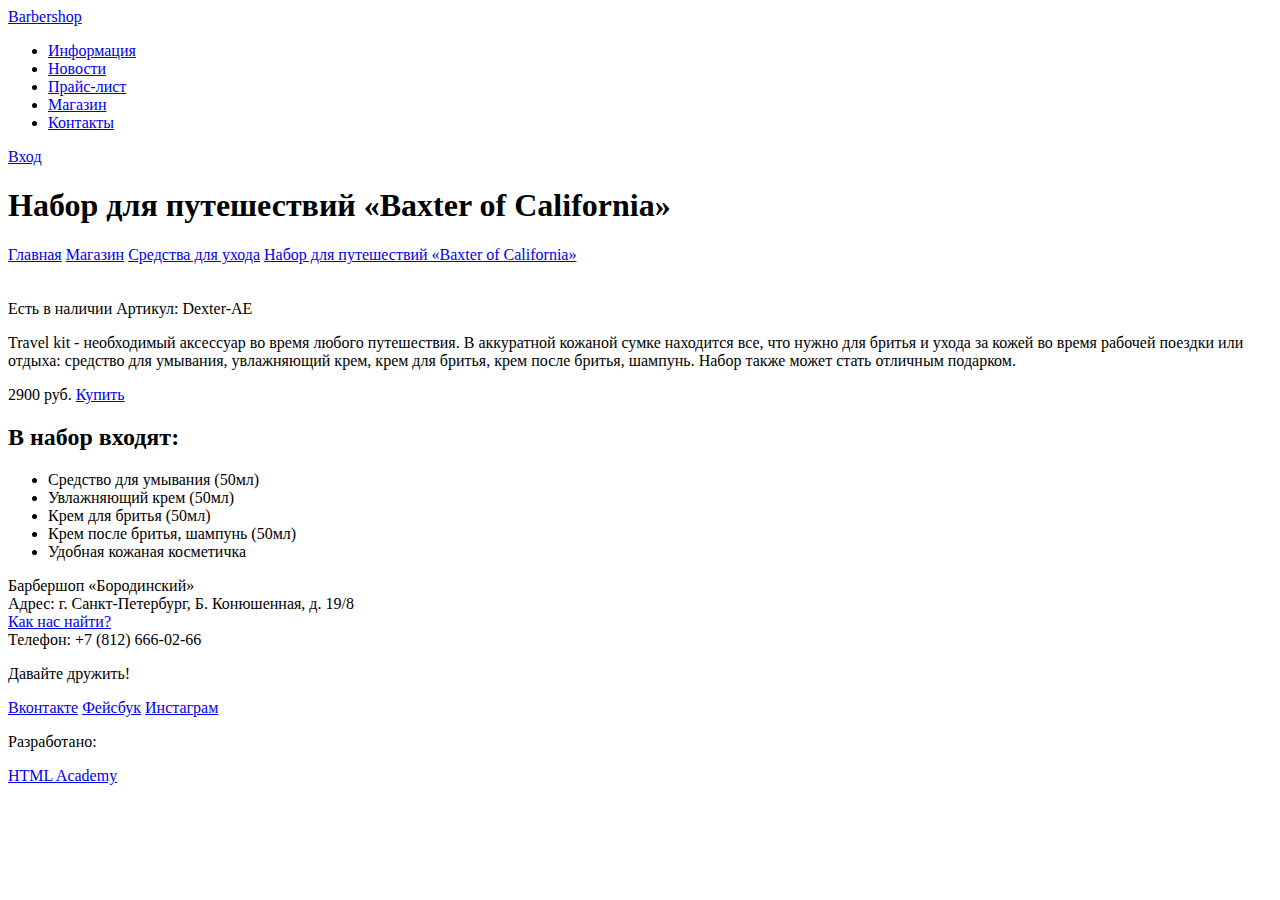
==== catalog-item.html @ 61fa0177 "поправлены имена классов" ====
<!DOCTYPE html>
<html lang="ru">
  <head>
    <meta charset="utf-8">
    <title>Baxter of California / Барбершоп «Бородинский»</title>
  </head>
  <body>
    <header class="main-header">
      <div class="container">
        <a class="main-logo" href="/">Barbershop</a>
        <nav class="main-menu">
          <ul>
            <li>
              <a href="#">Информация</a>
            </li>
            <li>
              <a href="#">Новости</a>
            </li>
            <li>
              <a href="#">Прайс-лист</a>
            </li>
            <li>
              <a class="menu-active" href="#">Магазин</a>
            </li>
            <li>
              <a href="#">Контакты</a>
            </li>
          </ul>
        </nav>
        <div class="user-block">
          <a class="login" href="#">Вход</a>
        </div>
      </div>
    </header>
    <main class="container">
        <h1 class="main-heading">Набор для путешествий «Baxter of California»</h1>
        <div class="breadcrumbs">
          <a href="#">Главная</a>
          <a href="#">Магазин</a>
          <a href="#">Средства для ухода</a>
          <a class="breadcrumbs-active" href="#">Набор для путешествий «Baxter of California»</a>
        </div>
      <div class="main-content">
        <div class="product-images">
          <img class="images-active" src="img/img-name.jpg" alt="">
          <div class="images-gallery">
            <img class="images-item" src="img/img-name.jpg" alt="">
            <img class="images-item" src="img/img-name.jpg" alt="">
            <img class="images-item" src="img/img-name.jpg" alt="">
          </div>
        </div>
        <div class="product-info">
          <section class="info-description">
            <div class="desription-top">
              <span class="product-availiable">Есть в наличии</span>
              <span class="product-article">Артикул: Dexter-AE</span>
            </div>
            <div class="description-main">
              <p>
                Travel kit - необходимый аксессуар во время любого путешествия.
                В аккуратной кожаной сумке находится все, что нужно для бритья и
                ухода за кожей во время рабочей поездки или отдыха:
                средство для умывания, увлажняющий крем, крем для бритья,
                крем после бритья, шампунь. Набор также может стать отличным подарком.
              </p>
            </div>
            <div class="buying-block">
              <span class="price">2900 руб.</span>
              <a class="btn buy-btn" href="#">Купить</a>
            </div>
          </section>
          <section class="info-contents">
            <h2 class="contents-title">В набор входят:</h2>
            <ul class="contents-items">
              <li>Средство для умывания (50мл)</li>
              <li>Увлажняющий крем (50мл)</li>
              <li>Крем для бритья (50мл)</li>
              <li>Крем после бритья, шампунь (50мл)</li>
              <li>Удобная кожаная косметичка</li>
            </ul>
          </section>
        </div>
      </div>
    </main>
    <footer class="main-footer">
      <div class="container">
        <section class="footer-contacts">
          Барбершоп «Бородинский»<br>
          Адрес: г. Санкт-Петербург, Б. Конюшенная, д. 19/8<br>
          <a href="#">Как нас найти?</a><br>
          Телефон: +7 (812) 666-02-66
        </section>
        <section class="footer-social">
          <p>Давайте дружить!</p>
          <a class="social-btn social-btn-vk" href="#">Вконтакте</a>
          <a class="social-btn social-btn-fb" href="#">Фейсбук</a>
          <a class="social-btn social-btn-inst" href="#">Инстаграм</a>
        </section>
        <section class="footer-copyright">
          <p>Разработано:</p>
          <a class="btn" href="https://htmlacademy.ru">HTML Academy</a>
        </section>
      </div>
    </footer>
  </body>
</html>
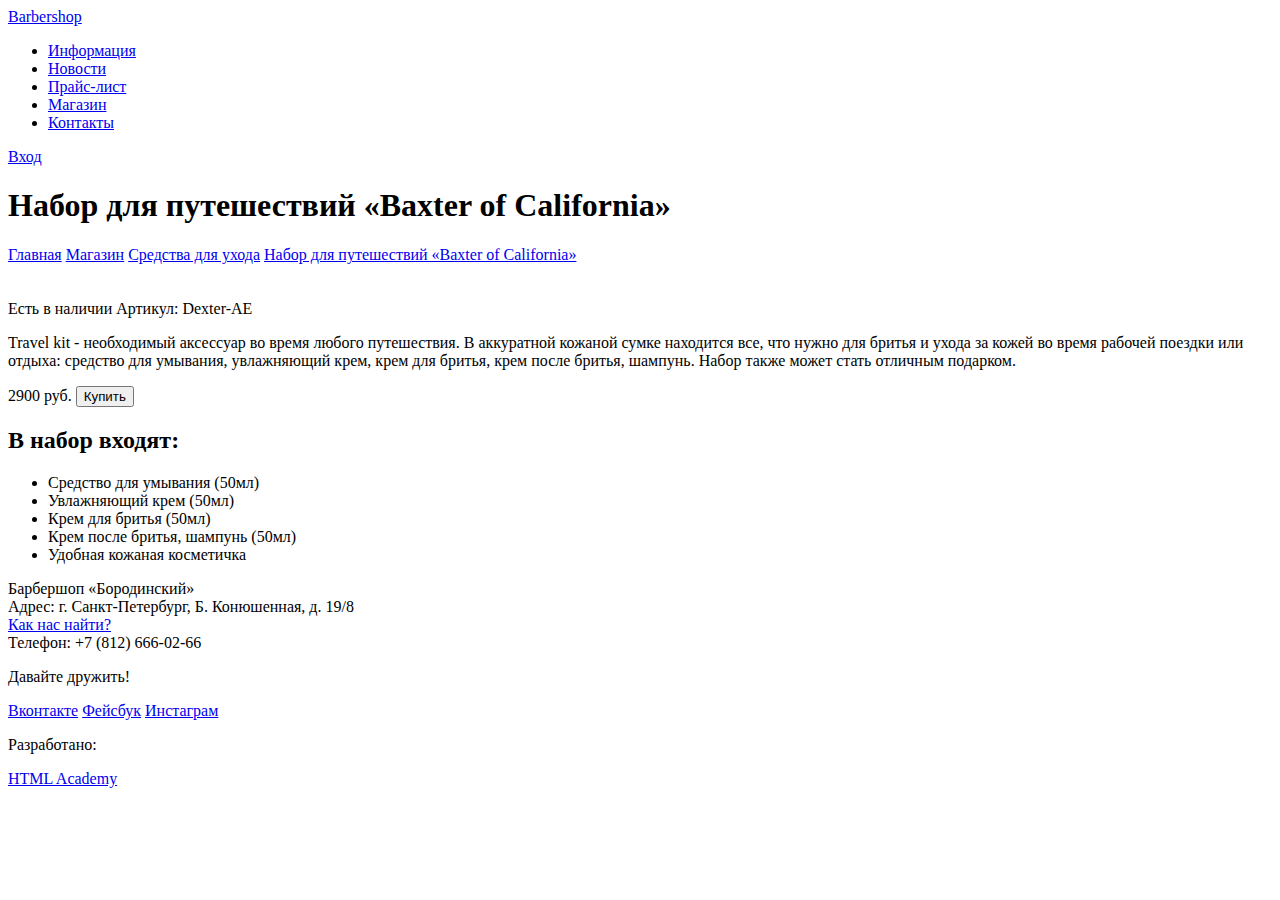
==== commit 8e974bc9: "исправления по спецификации" ====
--- a/catalog-item.html
+++ b/catalog-item.html
@@ -42,11 +42,11 @@
         </div>
       <div class="main-content">
         <div class="product-images">
-          <img class="images-active" src="img/img-name.jpg" alt="">
+          <a class="images-main" href=#><img src="img/img-name.jpg" alt=""></a>
           <div class="images-gallery">
-            <img class="images-item" src="img/img-name.jpg" alt="">
-            <img class="images-item" src="img/img-name.jpg" alt="">
-            <img class="images-item" src="img/img-name.jpg" alt="">
+            <a class="images-item" href="#"><img src="img/img-name.jpg" alt=""></a>
+            <a class="images-item" href="#"><img src="img/img-name.jpg" alt=""></a>
+            <a class="images-item" href="#"><img src="img/img-name.jpg" alt=""></a>
           </div>
         </div>
         <div class="product-info">
@@ -66,7 +66,7 @@
             </div>
             <div class="buying-block">
               <span class="price">2900 руб.</span>
-              <a class="btn buy-btn" href="#">Купить</a>
+              <button class="btn buy-btn" href="#">Купить</button>
             </div>
           </section>
           <section class="info-contents">
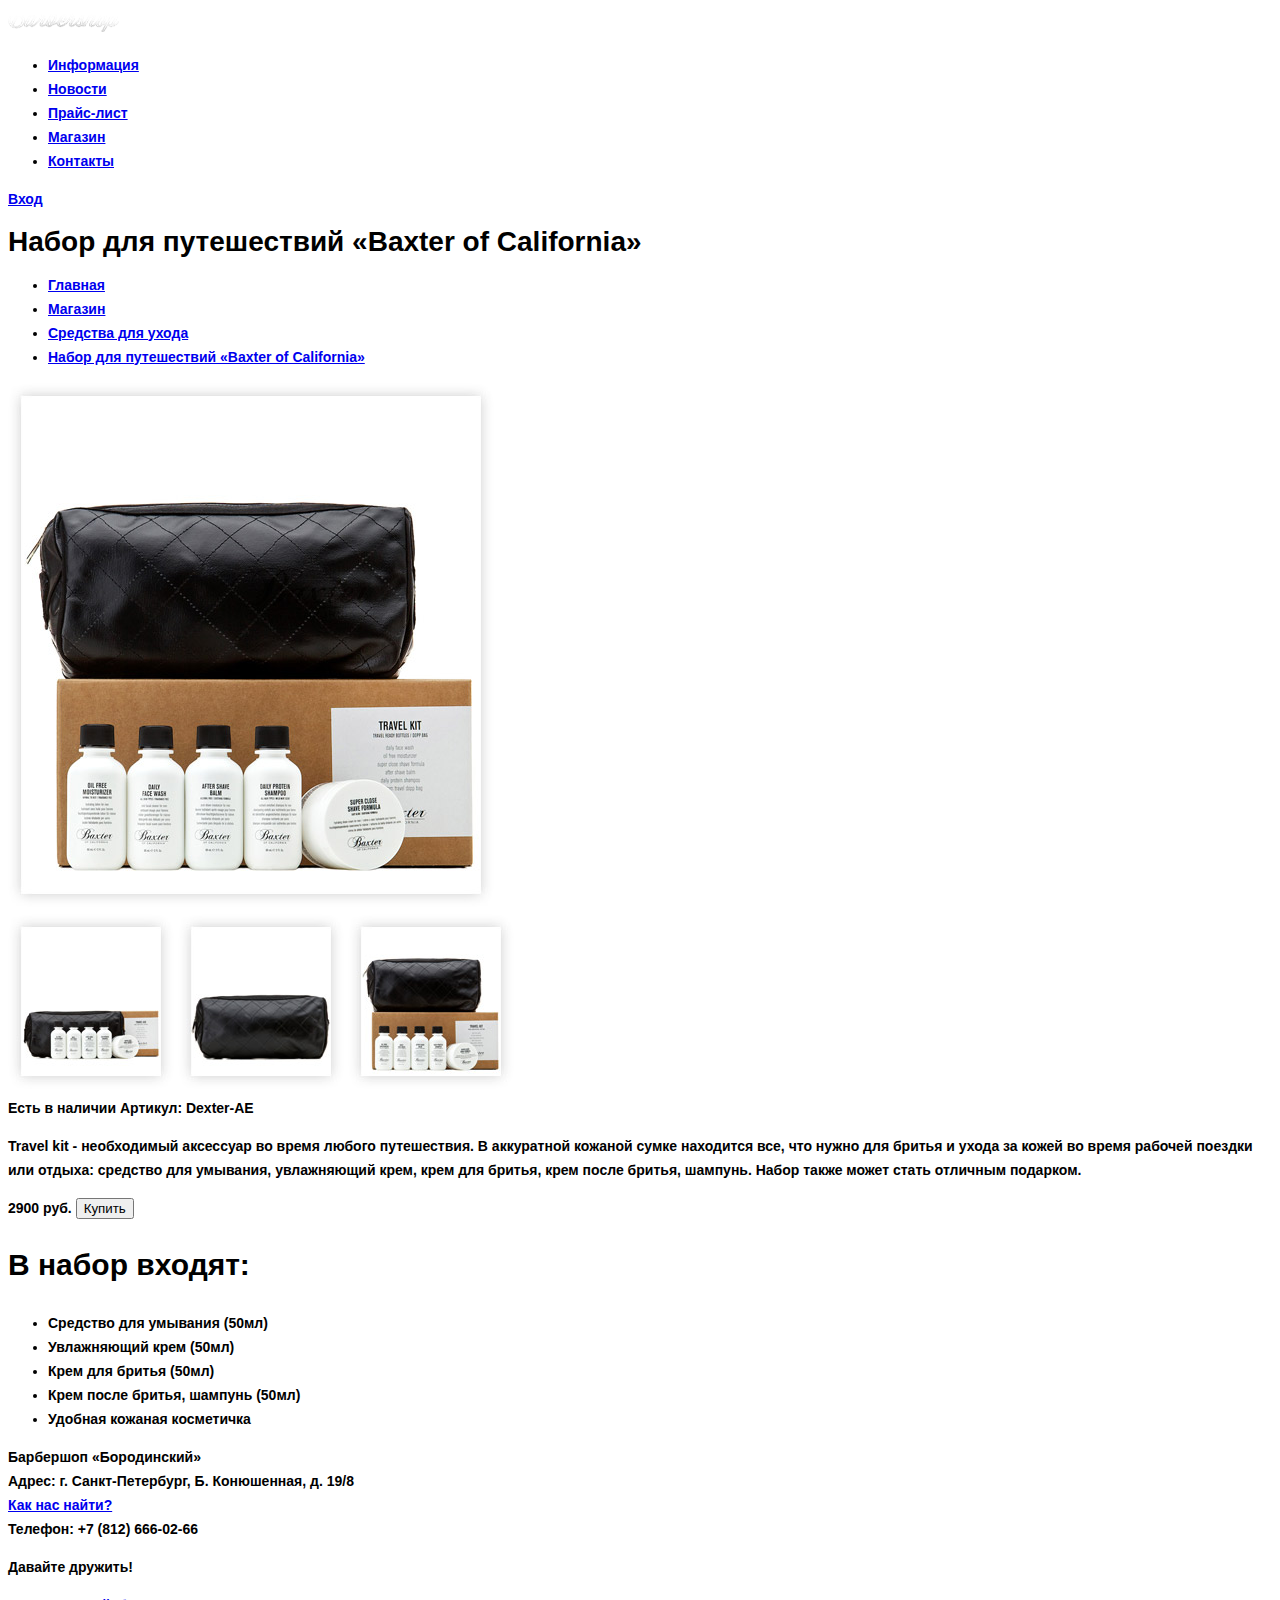
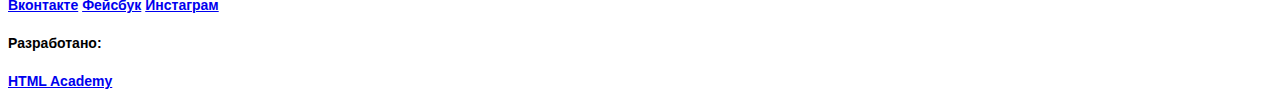
==== commit 776e6513: "картинки, css" ====
--- a/catalog-item.html
+++ b/catalog-item.html
@@ -3,12 +3,15 @@
   <head>
     <meta charset="utf-8">
     <title>Baxter of California / Барбершоп «Бородинский»</title>
+    <link rel="stylesheet" href="css/style.css">
   </head>
   <body>
     <header class="main-header">
       <div class="container">
-        <a class="main-logo" href="/">Barbershop</a>
-        <nav class="main-menu">
+        <div class="header-logo">
+          <a href="/"><img src="img/header-logo.png" width="111" height="24" alt="Барбершоп «Бородинский»"></a>
+        </div>
+        <nav class="header-menu">
           <ul>
             <li>
               <a href="#">Информация</a>
@@ -19,8 +22,8 @@
             <li>
               <a href="#">Прайс-лист</a>
             </li>
-            <li>
-              <a class="menu-active" href="#">Магазин</a>
+            <li class="header-menu-active">
+              <a href="#">Магазин</a>
             </li>
             <li>
               <a href="#">Контакты</a>
@@ -33,20 +36,24 @@
       </div>
     </header>
     <main class="container">
-        <h1 class="main-heading">Набор для путешествий «Baxter of California»</h1>
-        <div class="breadcrumbs">
-          <a href="#">Главная</a>
-          <a href="#">Магазин</a>
-          <a href="#">Средства для ухода</a>
-          <a class="breadcrumbs-active" href="#">Набор для путешествий «Baxter of California»</a>
+      <h1>Набор для путешествий «Baxter of California»</h1>
+      <div class="breadcrumbs">
+          <ul>
+            <li><a href="#">Главная</a></li>
+            <li><a href="#">Магазин</a></li>
+            <li><a href="#">Средства для ухода</a></li>
+            <li class="breadcrumbs-active">
+              <a href="#">Набор для путешествий «Baxter of California»</a>
+            </li>
+          </ul>
         </div>
-      <div class="main-content">
-        <div class="product-images">
-          <a class="images-main" href=#><img src="img/img-name.jpg" alt=""></a>
-          <div class="images-gallery">
-            <a class="images-item" href="#"><img src="img/img-name.jpg" alt=""></a>
-            <a class="images-item" href="#"><img src="img/img-name.jpg" alt=""></a>
-            <a class="images-item" href="#"><img src="img/img-name.jpg" alt=""></a>
+      <div class="product">
+        <div class="product-image">
+          <a class="image-main" href=#><img src="img/item-big.jpg" width="486" height="524" alt=""></a>
+          <div class="image-gallery">
+            <a class="image-item" href="#"><img src="img/item-small-1.jpg" width="166" height="175" alt=""></a>
+            <a class="image-item" href="#"><img src="img/item-small-2.jpg" width="166" height="175" alt=""></a>
+            <a class="image-item" href="#"><img src="img/item-small-3.jpg" width="166" height="175" alt=""></a>
           </div>
         </div>
         <div class="product-info">
--- a/css/style.css
+++ b/css/style.css
@@ -0,0 +1,9 @@
+body {
+  font: bold 14px/24px "PT Sans Narrow", sans-serif;
+  color: #000000;
+}
+
+h2 {
+  font: bold 30px/42px "PT Sans Narrow", sans-serif;
+  color: #000000;
+}
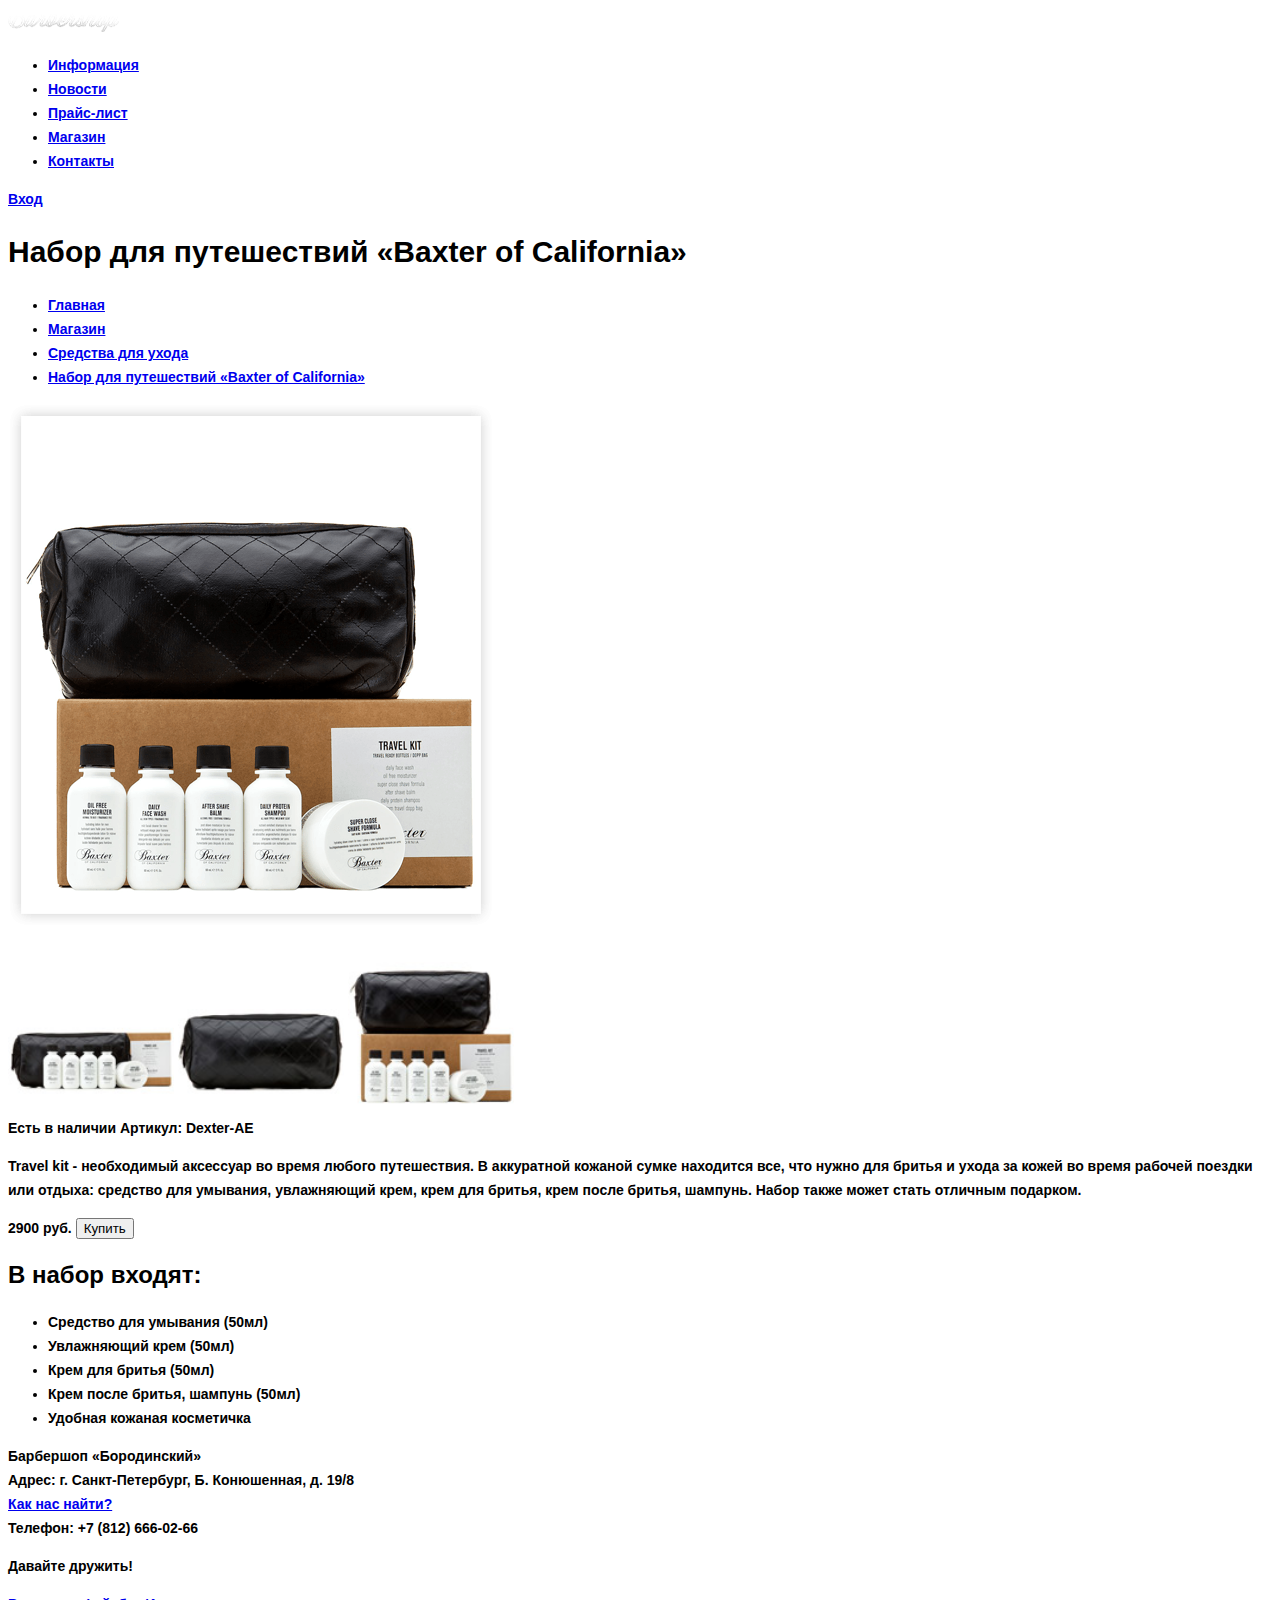
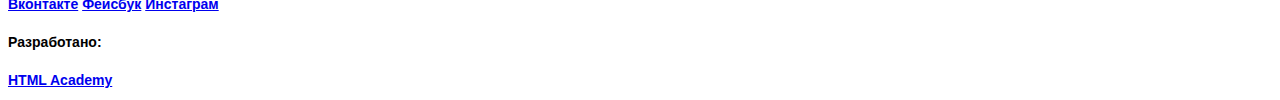
==== commit 964e0653: "картинки, стили" ====
--- a/catalog-item.html
+++ b/catalog-item.html
@@ -49,7 +49,7 @@
         </div>
       <div class="product">
         <div class="product-image">
-          <a class="image-main" href=#><img src="img/item-big.jpg" width="486" height="524" alt=""></a>
+          <a class="image-main" href=#><img src="img/item-big.png" width="486" height="524" alt=""></a>
           <div class="image-gallery">
             <a class="image-item" href="#"><img src="img/item-small-1.jpg" width="166" height="175" alt=""></a>
             <a class="image-item" href="#"><img src="img/item-small-2.jpg" width="166" height="175" alt=""></a>
--- a/css/style.css
+++ b/css/style.css
@@ -1,9 +1,14 @@
 body {
-  font: bold 14px/24px "PT Sans Narrow", sans-serif;
+  font: bold 14px/24px "PT Sans Narrow", Verdana, sans-serif;
+  color: #000000;
+}
+
+h1 {
+  font: bold 30px/42px "PT Sans Narrow", Arial, sans-serif;
   color: #000000;
 }
 
 h2 {
-  font: bold 30px/42px "PT Sans Narrow", sans-serif;
+  font: bold 24px/30px "PT Sans Narrow", Arial, sans-serif;
   color: #000000;
 }
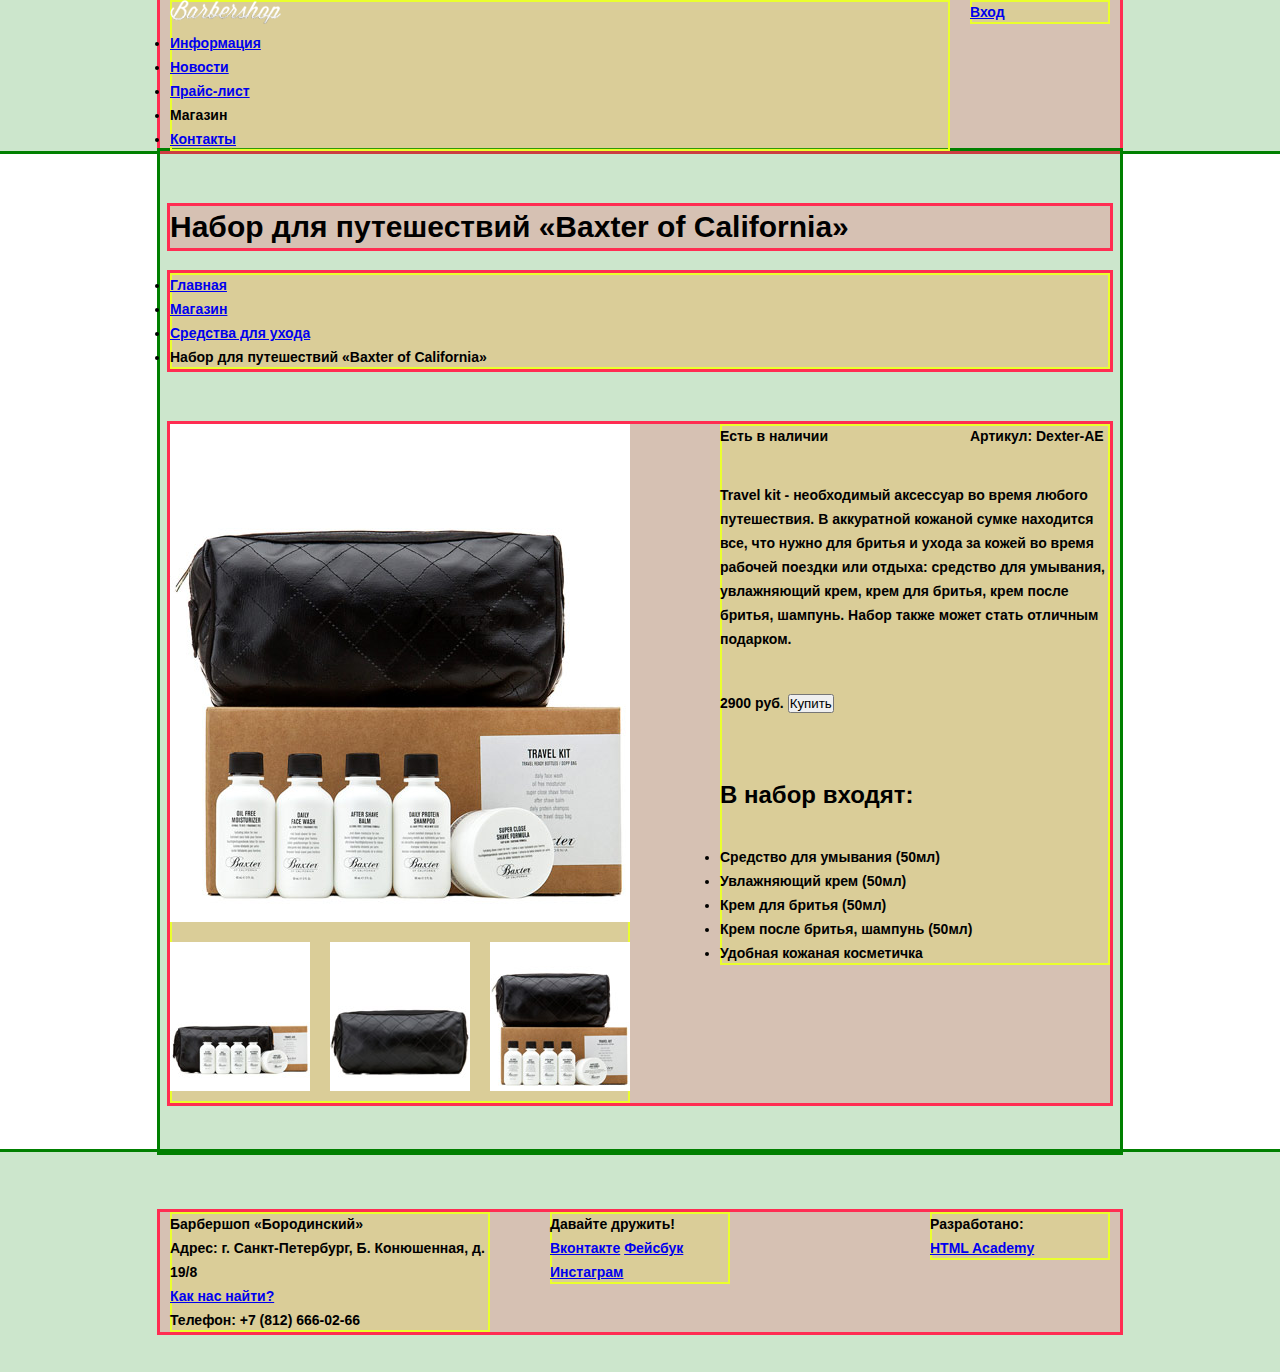
==== commit 47e8ec67: "Сетка, исправления" ====
--- a/catalog-item.html
+++ b/catalog-item.html
@@ -7,11 +7,11 @@
   </head>
   <body>
     <header class="main-header">
-      <div class="container">
-        <div class="header-logo">
-          <a href="/"><img src="img/header-logo.png" width="111" height="24" alt="Барбершоп «Бородинский»"></a>
-        </div>
-        <nav class="header-menu">
+      <div class="container clearfix">
+        <nav class="main-navigation">
+          <a class="header-logo" href="#">
+            <img src="img/header-logo.png" width="111" height="24" alt="Барбершоп «Бородинский»">
+          </a>
           <ul>
             <li>
               <a href="#">Информация</a>
@@ -22,8 +22,8 @@
             <li>
               <a href="#">Прайс-лист</a>
             </li>
-            <li class="header-menu-active">
-              <a href="#">Магазин</a>
+            <li class="main-navigation-active">
+              Магазин
             </li>
             <li>
               <a href="#">Контакты</a>
@@ -35,7 +35,7 @@
         </div>
       </div>
     </header>
-    <main class="container">
+    <main class="custom-main container">
       <h1>Набор для путешествий «Baxter of California»</h1>
       <div class="breadcrumbs">
           <ul>
@@ -43,54 +43,52 @@
             <li><a href="#">Магазин</a></li>
             <li><a href="#">Средства для ухода</a></li>
             <li class="breadcrumbs-active">
-              <a href="#">Набор для путешествий «Baxter of California»</a>
+              Набор для путешествий «Baxter of California»
             </li>
           </ul>
         </div>
-      <div class="product">
-        <div class="product-image">
-          <a class="image-main" href=#><img src="img/item-big.png" width="486" height="524" alt=""></a>
-          <div class="image-gallery">
-            <a class="image-item" href="#"><img src="img/item-small-1.jpg" width="166" height="175" alt=""></a>
-            <a class="image-item" href="#"><img src="img/item-small-2.jpg" width="166" height="175" alt=""></a>
-            <a class="image-item" href="#"><img src="img/item-small-3.jpg" width="166" height="175" alt=""></a>
+      <div class="content clearfix">
+        <div class="images-gallery">
+          <a class="images-big" href=#><img src="img/item-big.jpg" width="460" height="498" alt=""></a>
+          <div class="images-small">
+            <a class="images-small-item" href="#"><img src="img/item-small-1.jpg" width="140" height="149" alt=""></a>
+            <a class="images-small-item" href="#"><img src="img/item-small-2.jpg" width="140" height="149" alt=""></a>
+            <a class="images-small-item" href="#"><img src="img/item-small-3.jpg" width="140" height="149" alt=""></a>
           </div>
         </div>
-        <div class="product-info">
-          <section class="info-description">
-            <div class="desription-top">
-              <span class="product-availiable">Есть в наличии</span>
-              <span class="product-article">Артикул: Dexter-AE</span>
-            </div>
-            <div class="description-main">
-              <p>
-                Travel kit - необходимый аксессуар во время любого путешествия.
-                В аккуратной кожаной сумке находится все, что нужно для бритья и
-                ухода за кожей во время рабочей поездки или отдыха:
-                средство для умывания, увлажняющий крем, крем для бритья,
-                крем после бритья, шампунь. Набор также может стать отличным подарком.
-              </p>
-            </div>
-            <div class="buying-block">
-              <span class="price">2900 руб.</span>
-              <button class="btn buy-btn" href="#">Купить</button>
-            </div>
-          </section>
-          <section class="info-contents">
-            <h2 class="contents-title">В набор входят:</h2>
-            <ul class="contents-items">
+        <div class="product">
+          <div class="product-top clearfix">
+            <span class="product-availiable">Есть в наличии</span>
+            <span class="product-article">Артикул: Dexter-AE</span>
+          </div>
+          <div class="product-description">
+            <p>
+              Travel kit - необходимый аксессуар во время любого путешествия.
+              В аккуратной кожаной сумке находится все, что нужно для бритья и
+              ухода за кожей во время рабочей поездки или отдыха:
+              средство для умывания, увлажняющий крем, крем для бритья,
+              крем после бритья, шампунь. Набор также может стать отличным подарком.
+            </p>
+          </div>
+          <div class="buying-block">
+            <span class="price">2900 руб.</span>
+            <button class="btn buy-btn" href="#">Купить</button>
+          </div>
+          <div class="product-contents">
+            <h2>В набор входят:</h2>
+            <ul>
               <li>Средство для умывания (50мл)</li>
               <li>Увлажняющий крем (50мл)</li>
               <li>Крем для бритья (50мл)</li>
               <li>Крем после бритья, шампунь (50мл)</li>
               <li>Удобная кожаная косметичка</li>
             </ul>
-          </section>
+          </div>
         </div>
       </div>
     </main>
     <footer class="main-footer">
-      <div class="container">
+      <div class="container clearfix">
         <section class="footer-contacts">
           Барбершоп «Бородинский»<br>
           Адрес: г. Санкт-Петербург, Б. Конюшенная, д. 19/8<br>
--- a/css/style.css
+++ b/css/style.css
@@ -1,9 +1,15 @@
+* {
+  margin: 0;
+  padding: 0;
+}
+
 body {
   font: bold 14px/24px "PT Sans Narrow", Verdana, sans-serif;
   color: #000000;
 }
 
 h1 {
+  margin-bottom: 25px;
   font: bold 30px/42px "PT Sans Narrow", Arial, sans-serif;
   color: #000000;
 }
@@ -12,3 +18,248 @@
   font: bold 24px/30px "PT Sans Narrow", Arial, sans-serif;
   color: #000000;
 }
+
+.clearfix::after {
+  content: "";
+  display: table;
+  clear: both;
+}
+
+.main-header {
+  /*margin-bottom: 60px;*/
+}
+
+.container {
+  width: 940px;
+  margin: 0 auto;
+  padding: 0 10px;
+}
+
+.main-navigation {
+  float: left;
+  width: 780px;
+}
+
+.user-block {
+  float: right;
+  width: 140px;
+}
+
+.index-main {
+  padding-top: 60px;
+  padding-bottom: 65px;
+}
+
+.index-logo {
+  width: 368px;
+  height: 204px;
+  margin-left: auto;
+  margin-right: auto;
+  margin-bottom: 25px;
+}
+
+.features {
+  margin-bottom: 80px;
+}
+
+.features-item {
+  float: left;
+  width: 300px;
+  margin-right: 20px;
+}
+
+.features-item:last-child {
+  margin-right: 0;
+}
+
+.index-content {
+  padding: 50px 80px;
+  margin-bottom: 35px;
+}
+
+.index-content:last-child {
+  margin-bottom: 0;
+}
+
+.index-content-left {
+  float: left;
+  width: 380px;
+}
+
+.index-content-right {
+  float: right;
+  width: 300px;
+}
+
+.header-logo {
+  display: inline-block;
+}
+
+.custom-main {
+  padding-top: 55px;
+  padding-bottom: 49px;
+}
+
+.breadcrumbs {
+  margin-bottom: 55px;
+}
+
+.catalog-filter {
+  float: left;
+  width: 220px;
+}
+
+.filter-group {
+  margin-bottom: 50px;
+}
+
+.filter-group legend {
+  margin-bottom: 30px;
+}
+
+.catalog {
+  float: right;
+  width: 700px;
+}
+
+.catalog-table {
+  font-size: 0;
+  margin-bottom: 45px;
+}
+
+.catalog-item {
+  display: inline-block;
+  width: 220px;
+  height: 286px;
+  margin-right: 20px;
+  font-size: 14px;
+  vertical-align: top;
+}
+
+.catalog-item:nth-child(3n) {
+  margin-right: 0;
+}
+
+.catalog-item img {
+  width: 220px;
+  height: 165px;
+  /*margin-bottom: 14px;*/
+}
+
+.catalog-item-content {
+  padding: 17px;
+  padding-top: 12px;
+}
+
+/*.catalog-item-title {
+  margin-bottom: 12px;
+}*/
+
+.catalog-item-category,
+.catalog-item-name {
+  display: block;
+  font-size: 14px;
+}
+
+.images-gallery {
+  float: left;
+  width: 460px;
+}
+
+.images-big {
+  display: inline-block;
+  width: 460px;
+  height: 498px;
+  margin-bottom: 20px;
+}
+
+.images-small {
+  font-size: 0;
+}
+
+.images-small-item {
+  display: inline-block;
+  width: 140px;
+  height: 149px;
+  margin-right: 20px;
+}
+
+.images-small-item:last-child {
+  margin-right: 0;
+}
+
+.product {
+  float: right;
+  width: 390px;
+}
+
+.product-top {
+  margin-bottom: 35px;
+}
+
+.product-availiable {
+  float: left;
+  width: 230px;
+}
+
+.product-article {
+  float: right;
+  width: 140px;
+}
+
+.product-description {
+  margin-bottom: 40px;
+}
+
+.product-contents {
+  margin-top: 65px;
+}
+
+.product-contents h2 {
+  margin-bottom: 35px;
+}
+
+.main-footer {
+  padding-top: 60px;
+  padding-bottom: 40px;
+}
+
+.footer-contacts {
+  float: left;
+  width: 320px;
+  margin-right: 60px;
+}
+
+.footer-social {
+  float: left;
+  width: 180px;
+}
+
+.footer-copyright {
+  float: right;
+  width: 180px;
+}
+
+
+/*grid demonstration*/
+body > * {
+  background: rgba(0, 128, 0, 0.2);
+  box-shadow: 0 0 0 3px green;
+}
+
+
+body > * > * {
+  background: rgba(255, 45, 82, 0.2);
+  box-shadow: 0 0 0 3px rgb(255, 45, 82);
+}
+
+body > * > * > * {
+  background: rgba(234, 255, 45, 0.2);
+  box-shadow: inset 0 0 0 2px rgb(234, 255, 45);
+}
+/*
+body > * > * > * > * {
+  background: rgba(0, 0, 200, 0.2);
+  box-shadow: inset 0 0 0 1px blue;
+
+}*/
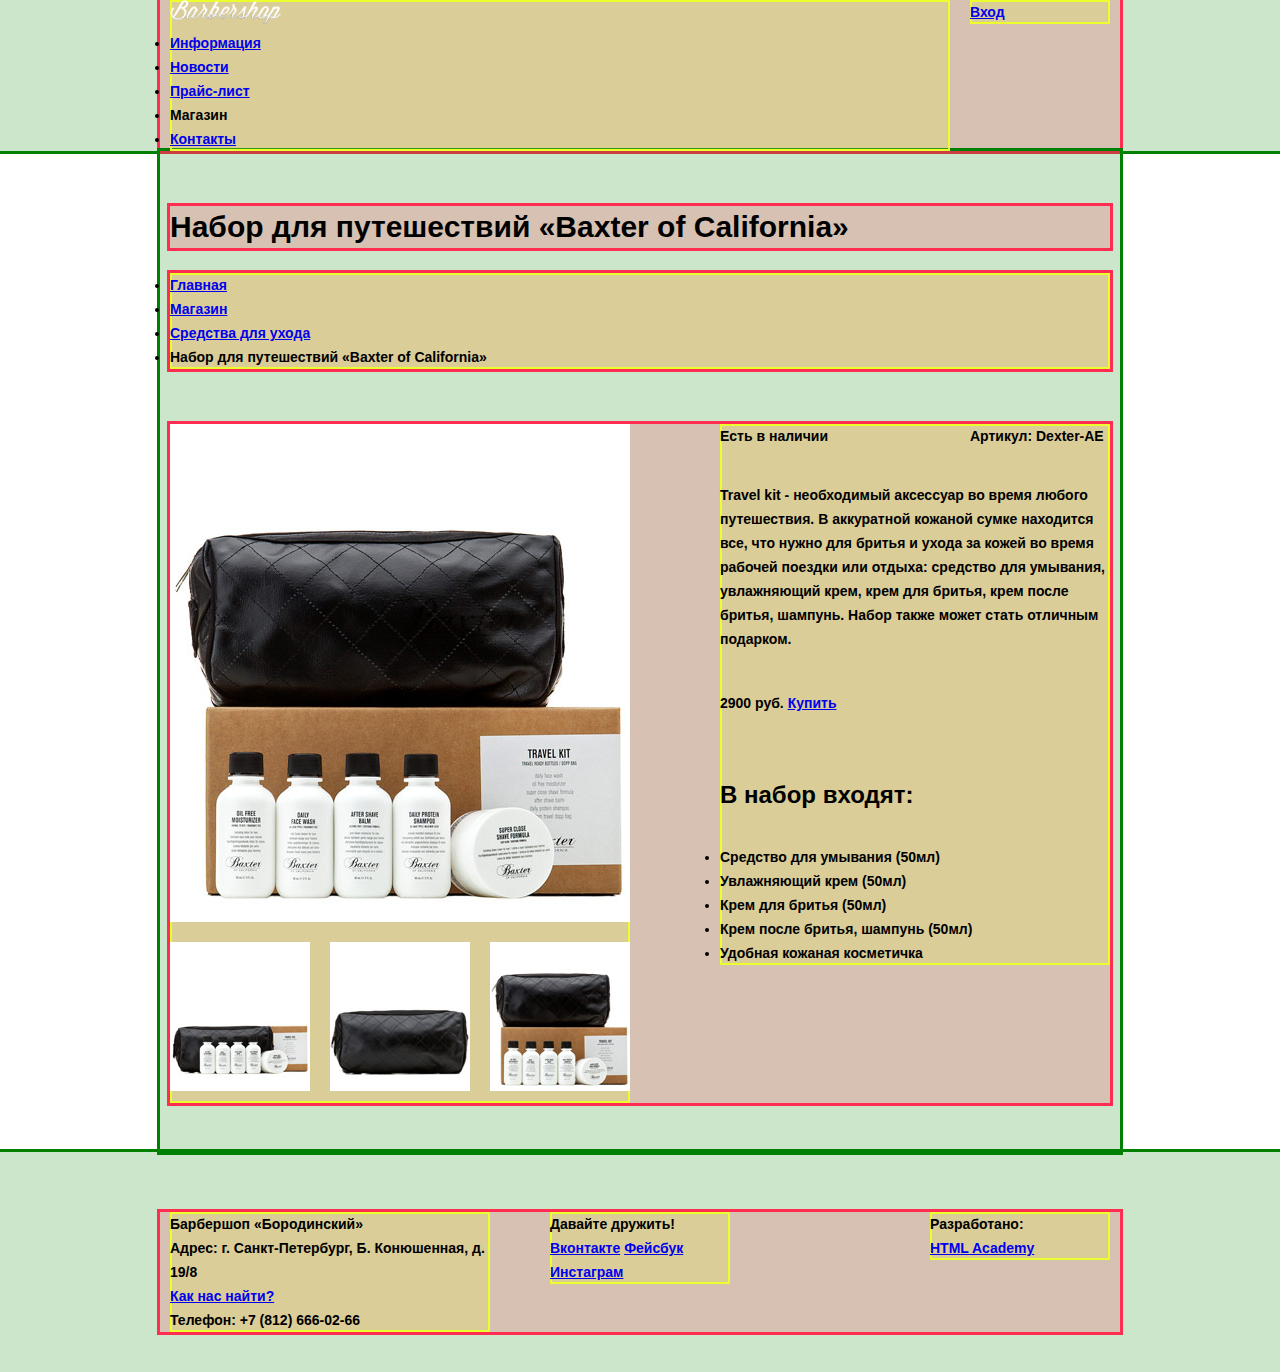
==== commit 45e15306: "исправления" ====
--- a/catalog-item.html
+++ b/catalog-item.html
@@ -49,11 +49,19 @@
         </div>
       <div class="content clearfix">
         <div class="images-gallery">
-          <a class="images-big" href=#><img src="img/item-big.jpg" width="460" height="498" alt=""></a>
+          <a class="images-big" href=#>
+            <img src="img/item-big.jpg" width="460" height="498" alt="Набор для путешествий «Baxter of California»">
+          </a>
           <div class="images-small">
-            <a class="images-small-item" href="#"><img src="img/item-small-1.jpg" width="140" height="149" alt=""></a>
-            <a class="images-small-item" href="#"><img src="img/item-small-2.jpg" width="140" height="149" alt=""></a>
-            <a class="images-small-item" href="#"><img src="img/item-small-3.jpg" width="140" height="149" alt=""></a>
+            <a class="images-small-item" href="#">
+              <img src="img/item-small-1.jpg" width="140" height="149" alt="Набор для путешествий «Baxter of California»">
+            </a>
+            <a class="images-small-item" href="#">
+              <img src="img/item-small-2.jpg" width="140" height="149" alt="Набор для путешествий «Baxter of California»">
+            </a>
+            <a class="images-small-item" href="#">
+              <img src="img/item-small-3.jpg" width="140" height="149" alt="Набор для путешествий «Baxter of California»">
+            </a>
           </div>
         </div>
         <div class="product">
@@ -72,7 +80,7 @@
           </div>
           <div class="buying-block">
             <span class="price">2900 руб.</span>
-            <button class="btn buy-btn" href="#">Купить</button>
+            <a class="btn buy-btn" href="#">Купить</a>
           </div>
           <div class="product-contents">
             <h2>В набор входят:</h2>
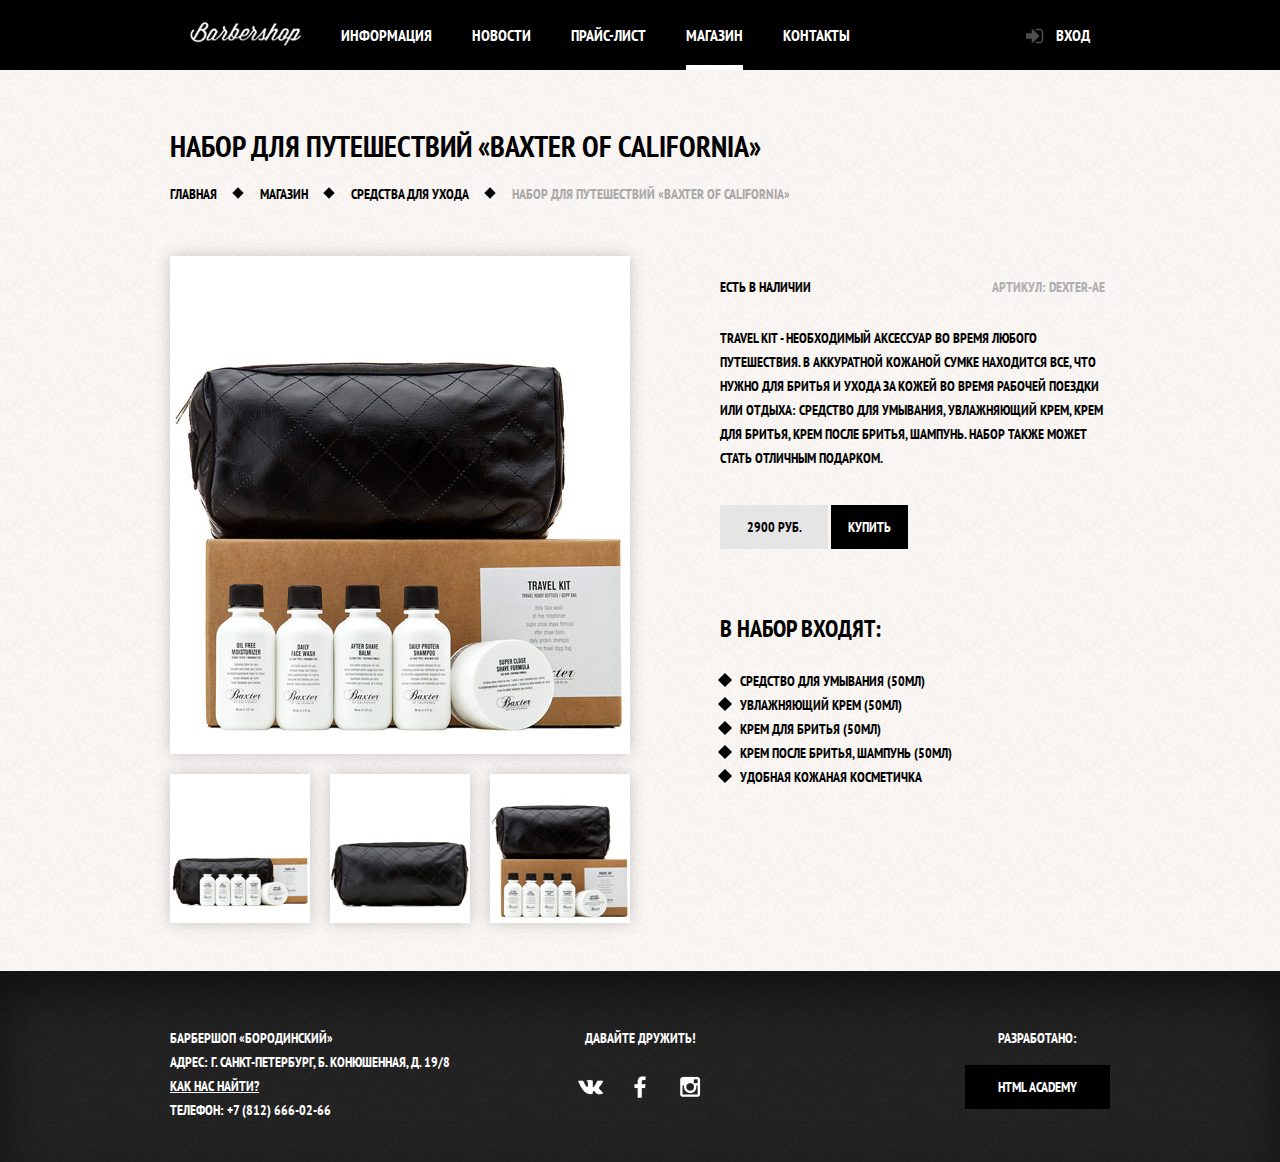
==== commit 81e90f0d: "Декоративные элементы" ====
--- a/catalog-item.html
+++ b/catalog-item.html
@@ -3,9 +3,11 @@
   <head>
     <meta charset="utf-8">
     <title>Baxter of California / Барбершоп «Бородинский»</title>
+    <link rel="stylesheet" href="https://fonts.googleapis.com/css?family=PT+Sans+Narrow:400,700&amp;subset=latin,cyrillic">
+    <link rel="stylesheet" href="css/normalize.css">
     <link rel="stylesheet" href="css/style.css">
   </head>
-  <body>
+  <body class="inner-page">
     <header class="main-header">
       <div class="container clearfix">
         <nav class="main-navigation">
@@ -22,8 +24,8 @@
             <li>
               <a href="#">Прайс-лист</a>
             </li>
-            <li class="main-navigation-active">
-              Магазин
+            <li class="active">
+              <a>Магазин</a>
             </li>
             <li>
               <a href="#">Контакты</a>
@@ -35,18 +37,18 @@
         </div>
       </div>
     </header>
-    <main class="custom-main container">
-      <h1>Набор для путешествий «Baxter of California»</h1>
-      <div class="breadcrumbs">
-          <ul>
-            <li><a href="#">Главная</a></li>
-            <li><a href="#">Магазин</a></li>
-            <li><a href="#">Средства для ухода</a></li>
-            <li class="breadcrumbs-active">
-              Набор для путешествий «Baxter of California»
-            </li>
-          </ul>
-        </div>
+    <main class="container">
+      <div class="inner-page-title">
+        <h1>Набор для путешествий «Baxter of California»</h1>
+        <ul class="breadcrumbs">
+          <li><a href="index.html">Главная</a></li>
+          <li><a href="#">Магазин</a></li>
+          <li><a href="catalog.html">Средства для ухода</a></li>
+          <li class="current">
+            Набор для путешествий «Baxter of California»
+          </li>
+        </ul>
+      </div>
       <div class="content clearfix">
         <div class="images-gallery">
           <a class="images-big" href=#>
@@ -78,8 +80,8 @@
               крем после бритья, шампунь. Набор также может стать отличным подарком.
             </p>
           </div>
-          <div class="buying-block">
-            <span class="price">2900 руб.</span>
+          <div class="item-buy">
+            <span class="item-price">2900 руб.</span>
             <a class="btn buy-btn" href="#">Купить</a>
           </div>
           <div class="product-contents">
--- a/css/style.css
+++ b/css/style.css
@@ -1,22 +1,20 @@
-* {
-  margin: 0;
-  padding: 0;
-}
-
 body {
-  font: bold 14px/24px "PT Sans Narrow", Verdana, sans-serif;
-  color: #000000;
-}
-
-h1 {
-  margin-bottom: 25px;
-  font: bold 30px/42px "PT Sans Narrow", Arial, sans-serif;
-  color: #000000;
-}
-
-h2 {
-  font: bold 24px/30px "PT Sans Narrow", Arial, sans-serif;
-  color: #000000;
+  min-width: 960px;
+
+  font-family: "PT Sans Narrow", Verdana, sans-serif;
+  font-size:14px;
+  line-height: 24px;
+  font-weight: 700;
+  text-transform: uppercase;
+
+  color: #ffffff;
+  background: #000000 url("../img/main-bg.jpg") center top no-repeat;
+}
+
+.inner-page {
+  color: #000000;
+
+  background: #f8f3f0 url("../img/pattern-bg.jpg") repeat;
 }
 
 .clearfix::after {
@@ -25,37 +23,145 @@
   clear: both;
 }
 
-.main-header {
-  /*margin-bottom: 60px;*/
-}
-
 .container {
   width: 940px;
   margin: 0 auto;
   padding: 0 10px;
 }
 
+.main-header {
+  color: #ffffff;
+  background-color: #000000;
+}
+
+.main-header a {
+  padding: 25px 20px;
+
+  font-size: 16px;
+  line-height: 20px;
+
+  text-decoration: none;
+  color: #ffffff;
+}
+
+.main-header a:hover {
+  background-color: #242424;
+}
+
 .main-navigation {
   float: left;
   width: 780px;
 }
 
+.main-navigation ul {
+  padding: 0;
+  margin: 0;
+
+  font-size: 0;
+
+  list-style: none;
+}
+
+.main-navigation li {
+  display: inline-block;
+
+  vertical-align: top;
+}
+
+.main-navigation a {
+  display: block;
+}
+
+.main-navigation .active {
+  position: relative;
+  background-color: none;
+}
+
+.main-navigation .active::after {
+  content: "";
+  position: absolute;
+  bottom: 0;
+  left: 20px;
+  right: 20px;
+
+  height: 5px;
+
+  background-color: #ffffff;
+}
+
+.main-navigation .active a:hover {
+  background-color: #000000;
+  cursor: default;
+}
+
+.main-navigation .header-logo {
+  float: left;
+  width: 111px;
+  height: 20px;
+  padding-top: 22px;
+}
+
+.main-navigation .header-logo:hover {
+  background-color: #000000;
+}
+
+.header-logo img {
+  width: 111px;
+  height: 24px;
+}
+
 .user-block {
   float: right;
-  width: 140px;
-}
-
-.index-main {
+  max-width: 140px;
+}
+
+.user-block .login {
+  position: relative;
+
+  display: inline-block;
+  padding-left: 50px;
+
+  vertical-align: top;
+}
+
+.login::before {
+  content: "";
+  position: absolute;
+  top: 28px;
+  left: 20px;
+
+  display: block;
+  width: 18px;
+  height: 18px;
+
+  background: url("../img/login.png") no-repeat;
+  opacity: 0.3;
+}
+
+.login:hover::before {
+  opacity: 1;
+}
+
+main {
   padding-top: 60px;
   padding-bottom: 65px;
+}
+
+.inner-page main {
+  padding-top: 55px;
+  /*padding-bottom: 50px;*/
 }
 
 .index-logo {
   width: 368px;
   height: 204px;
-  margin-left: auto;
-  margin-right: auto;
+  margin: 0 auto;
   margin-bottom: 25px;
+}
+
+.index-logo img {
+  width: 368px;
+  height: 204px;
 }
 
 .features {
@@ -66,15 +172,52 @@
   float: left;
   width: 300px;
   margin-right: 20px;
+
+  text-align: center;
 }
 
 .features-item:last-child {
   margin-right: 0;
+}
+
+.features-name {
+  position: relative;
+
+  display: block;
+  padding-bottom: 35px;
+  margin-bottom: 30px;
+
+  font-size: 30px;
+  line-height: 42px;
+}
+
+.features-name::after {
+  content: "";
+  position: absolute;
+  bottom: 0;
+  left: 50%;
+
+  display: block;
+  width: 20px;
+  height: 20px;
+  margin-left: -10px;
+
+  background-color: #ffffff;
+  transform: rotate(45deg);
+}
+
+.features-item p {
+  margin: 10px;
+  margin-bottom: 0;
 }
 
 .index-content {
   padding: 50px 80px;
   margin-bottom: 35px;
+
+  color: #000000;
+  background: url("../img/shadow.png") no-repeat center,
+              #f8f5f2 url("../img/pattern-bg.jpg") repeat-x;
 }
 
 .index-content:last-child {
@@ -91,30 +234,323 @@
   width: 300px;
 }
 
-.header-logo {
+.index-content-title {
+  margin: 0;
+  margin-bottom: 25px;
+
+  font-size: 30px;
+  line-height: 42px;
+}
+
+.index-content p {
+  margin: 0;
+  margin-bottom: 25px;
+}
+
+.news-preview {
+  margin: 0;
+  padding: 0;
+  padding-right: 35px;
+
+  list-style: none;
+}
+
+.news-preview li {
+  margin-bottom: 25px;
+}
+
+.news-preview p {
+  margin-bottom: 0;
+}
+
+.news-preview time {
+  text-transform: none;
+}
+
+.btn {
   display: inline-block;
-}
-
-.custom-main {
-  padding-top: 55px;
-  padding-bottom: 49px;
-}
-
-.breadcrumbs {
-  margin-bottom: 55px;
+  padding: 10px 33px;
+  margin-right: 16px;
+
+  font-size: 14px;
+  line-height: 24px;
+  font-family: "PT Sans Narrow", Verdana, sans-serif;
+  text-decoration: none;
+  text-transform: uppercase;
+  vertical-align: top;
+  text-align: center;
+
+  color: #ffffff;
+  background-color:#000000;
+  border: none;
+  outline: none;
+  cursor: pointer;
+}
+
+.btn:hover,
+.btn:active {
+  background-color: #663d15;
+}
+
+.btn.disabled,
+.btn:disabled {
+  cursor: default;
+  opacity: 0.5;
+}
+
+.btn.disabled:hover,
+.btn:disabled:hover {
+  background-color: #000000;
+}
+
+.gallery {
+  position: relative;
+
+  height: 260px;
+}
+
+.gallery-content {
+  height: 164px;
+  margin: 0;
+
+  background-color: #cccccc;
+  border: 7px #ffffff solid;
+}
+
+.gallery-content img {
+  width: 286px;
+  height: 164px;
+}
+
+.gallery .btn {
+  position: absolute;
+  bottom: 0;
+
+  width: 140px;
+  margin: 0;
+}
+
+.gallery-prev {
+  left: 0;
+}
+
+.gallery-next {
+  right: 0;
+}
+
+.appointment-form input {
+  float: left;
+  width: 106px;
+  padding: 7px 15px;
+  margin-right: 20px;
+  margin-bottom: 20px;
+
+  font-size: 14px;
+  line-height: 24px;
+  font-family: "PT Sans Narrow", "Arial", sans-serif;
+  text-transform: uppercase;
+
+  color: #000000;
+  background-color: #f9f6f3;
+  border: 2px solid #000000;
+  outline: none;
+}
+
+.appointment-form input:nth-child(2n) {
+  margin-right: 0;
+}
+
+.appointment-form input:focus {
+  border: 2px solid #663d15;
+}
+
+
+.appointment-form .btn {
+  clear: both;
+  width: 100%;
+}
+
+/*Inner Pages Styles*/
+
+.inner-page-title {
+ margin-bottom: 50px;
+}
+
+.inner-page h1 {
+ padding: 0;
+ margin: 0;
+ margin-bottom: 15px;
+
+ font-size: 30px;
+ line-height: 42px;
+}
+
+.breadcrumbs  {
+ padding: 0;
+ margin: 0;
+
+ list-style: none;
+}
+
+.breadcrumbs li {
+ position: relative;
+
+ display: inline;
+ padding-right: 25px;
+ margin-right: 15px;
+}
+
+.breadcrumbs li::after {
+ content: "";
+ position: absolute;
+ right: 0;
+ top: 4px;
+
+ width: 8px;
+ height: 8px;
+
+ background-color: #000000;
+ transform: rotate(45deg);
+}
+
+.breadcrumbs a {
+ color: #000000;
+ text-decoration: none;
+}
+
+.breadcrumbs a:hover {
+ text-decoration: underline;
+}
+
+.breadcrumbs .current {
+ color: #aba9a7;
+}
+
+.breadcrumbs .current::after {
+ display: none;
+}
+
+.content {
+  margin-bottom: 48px;
 }
 
 .catalog-filter {
   float: left;
   width: 220px;
+  margin-top: -5px;
 }
 
 .filter-group {
-  margin-bottom: 50px;
+  padding: 0;
+  margin-bottom: 40px;
+
+  border: none;
+  outline: none;
 }
 
 .filter-group legend {
   margin-bottom: 30px;
+
+  font-size: 24px;
+  line-height: 30px;
+
+  vertical-align: bottom;
+}
+
+.filter-group ul {
+  padding: 0;
+  margin: 0;
+
+  list-style: none;
+}
+
+.filter-group li {
+  margin-bottom: 17px;
+
+  font-size: 14px;
+  line-height: 18px;
+}
+
+.filter-group input[type="checkbox"],
+.filter-group input[type="radio"] {
+  display: none;
+}
+
+.filter-group label {
+  position: relative;
+  display: inline-block;
+  max-width: 180px;
+
+  padding-left: 44px;
+
+  cursor: pointer;
+}
+
+.filter-group label:hover {
+  color: #663d15;
+}
+
+.filter-group label.disabled,
+.filter-group label:disabled:hover {
+  color: #000000;
+  cursor: default;
+  opacity: 0.3;
+}
+
+.checkbox-custom,
+.radio-custom {
+  position: absolute;
+  left: 0;
+  top: -3px;
+
+  width: 17px;
+  height: 17px;
+
+  border: 2px #000000 solid;
+}
+
+.brend-filter input[type="checkbox"]:checked + .checkbox-custom::before,
+.brend-filter input[type="checkbox"]:checked + .checkbox-custom::after {
+  content: "";
+  position: absolute;
+  top: 8px;
+  left: 1px;
+
+  width: 15px;
+  height: 2px;
+
+  background-color: #000000;
+}
+
+.brend-filter input[type="checkbox"]:checked + .checkbox-custom::before {
+  transform: rotate(45deg);
+}
+
+.brend-filter input[type="checkbox"]:checked + .checkbox-custom::after {
+  transform: rotate(-45deg);
+}
+
+.radio-custom {
+  border-radius: 50%
+}
+
+.set-filter input[type="radio"]:checked + .radio-custom::before,
+.set-filter input[type="radio"]:checked + .radio-custom::after {
+  content: "";
+  position: absolute;
+  top: 4px;
+  left: 4px;
+
+  width: 9px;
+  height: 9px;
+
+  background-color: #000000;
+  border-radius: 50%;
+}
+
+.filter-btn {
+  font-size: 13px;
+  line-height: 18px;
 }
 
 .catalog {
@@ -124,7 +560,7 @@
 
 .catalog-table {
   font-size: 0;
-  margin-bottom: 45px;
+  margin-bottom: 25px;
 }
 
 .catalog-item {
@@ -132,8 +568,18 @@
   width: 220px;
   height: 286px;
   margin-right: 20px;
+  margin-bottom: 20px;
+
   font-size: 14px;
   vertical-align: top;
+
+  color: #000000;
+  background-color: #ffffff;
+  box-shadow: 0 0 15px rgba(0, 1, 1, 0.2);
+}
+
+.catalog-item:hover {
+  box-shadow: 0 0 20px 5px rgba(0, 1, 1, 0.3);
 }
 
 .catalog-item:nth-child(3n) {
@@ -143,22 +589,65 @@
 .catalog-item img {
   width: 220px;
   height: 165px;
-  /*margin-bottom: 14px;*/
 }
 
 .catalog-item-content {
-  padding: 17px;
-  padding-top: 12px;
-}
-
-/*.catalog-item-title {
+  padding: 16px;
+  padding-top: 10px;
+}
+
+.catalog-item-title {
+  margin: 0;
   margin-bottom: 12px;
-}*/
+
+  font-size: 14px;
+  line-height: 18px;
+}
+
+.catalog-item-title a{
+  text-decoration: none;
+  color: #000000;
+}
 
 .catalog-item-category,
 .catalog-item-name {
   display: block;
-  font-size: 14px;
+}
+
+.catalog-item-category {
+  text-transform: none;
+}
+
+.item-price {
+  display: inline-block;
+  width: 108px;
+  padding-top: 10px;
+  padding-bottom: 10px;
+
+  text-align: center;
+
+  color: #000000;
+  background-color: #e5e5e5;
+}
+
+.buy-btn {
+  padding: 10px 17px;
+  margin-right: 0;
+}
+
+.page-btn {
+  padding-left: 18px;
+  padding-right: 18px;
+  margin-right: 4px;
+}
+
+.page-btn.active {
+  color: #000000;
+  background-color: #ffffff;
+}
+
+.page-btn.active:hover{
+  cursor: default;
 }
 
 .images-gallery {
@@ -166,19 +655,25 @@
   width: 460px;
 }
 
+.images-gallery a {
+  display: inline-block;
+
+  box-shadow: 0 0 15px rgba(0, 1, 1, 0.2);
+}
+
 .images-big {
-  display: inline-block;
   width: 460px;
   height: 498px;
   margin-bottom: 20px;
 }
 
 .images-small {
+  height: 149px;
+
   font-size: 0;
 }
 
 .images-small-item {
-  display: inline-block;
   width: 140px;
   height: 149px;
   margin-right: 20px;
@@ -190,11 +685,13 @@
 
 .product {
   float: right;
-  width: 390px;
+  width: 385px;
+  margin-top: 19px;
+  padding-right: 5px;
 }
 
 .product-top {
-  margin-bottom: 35px;
+  margin-bottom: 27px;
 }
 
 .product-availiable {
@@ -204,11 +701,14 @@
 
 .product-article {
   float: right;
-  width: 140px;
-}
-
-.product-description {
-  margin-bottom: 40px;
+  max-width: 140px;
+
+  color: #aeaeae;
+}
+
+.product-description p {
+  margin: 0;
+  margin-bottom: 35px;
 }
 
 .product-contents {
@@ -216,12 +716,47 @@
 }
 
 .product-contents h2 {
-  margin-bottom: 35px;
+  margin-bottom: 25px;
+
+  font-size: 24px;
+  line-height: 30px;
+}
+
+.product-contents ul {
+  padding: 0;
+  margin: 0;
+
+  list-style: none;
+}
+
+.product-contents li {
+  position: relative;
+
+  padding-left: 20px;
+}
+
+.product-contents li::before {
+  content: "";
+  position: absolute;
+  left:0;
+  top: 6px;
+  width: 10px;
+  height: 10px;
+
+  background-color: #000000;
+  transform: rotate(45deg);
 }
 
 .main-footer {
-  padding-top: 60px;
+  padding-top: 55px;
   padding-bottom: 40px;
+
+  color: #ffffff;
+  background: #252525 url("../img/footer-bg.jpg");
+}
+
+.inner-page .main-footer {
+  box-shadow: inset 0 25px 50px rgba(0, 0, 0, 0.5);
 }
 
 .footer-contacts {
@@ -230,36 +765,287 @@
   margin-right: 60px;
 }
 
+.footer-contacts a {
+  color: #ffffff;
+}
+
+.footer-contacts a:hover {
+  text-decoration: none;
+}
+
 .footer-social {
   float: left;
   width: 180px;
+
+  text-align: center;
+}
+
+.footer-social p {
+  margin: 0;
+  margin-bottom: 15px;
+}
+
+.social-btn {
+  display: inline-block;
+  width: 43px;
+  height: 43px;
+  margin: 0 2px;
+
+  font-size: 0;
+  vertical-align: top;
+  text-decoration: none;
+
+  transition:
+  background-position 0.5s,
+  background-color 0.5s;
+
+}
+
+.social-btn:hover {
+  background-color: #ffffff;
+}
+
+.social-btn-vk {
+  background: url(../img/vk-icon.png) no-repeat center;
+  /*background-position: 9px -447px;*/
+}
+
+.social-btn-fb {
+  background: url(../img/fb-icon.png) no-repeat center;
+  /*background-position: 15px -171px;*/
+}
+
+.social-btn-inst {
+  background: url(../img/inst-icon.png) no-repeat center;
+  /*background-position: 12px -313px;*/
+}
+
+.social-btn-vk:hover {
+  background: #ffffff url(../img/vk-icon-hover.png) no-repeat center;
+  /*background-position: 9px -381px;*/
+}
+
+.social-btn-fb:hover {
+  background: #ffffff url(../img/fb-icon-hover.png) no-repeat center;
+  /*background-position: 15px -100px;*/
+}
+
+.social-btn-inst:hover {
+  background: #ffffff url(../img/inst-icon-hover.png) no-repeat center;
+  /*background-position: 12px -242px;*/
 }
 
 .footer-copyright {
   float: right;
-  width: 180px;
-}
-
-
-/*grid demonstration*/
-body > * {
-  background: rgba(0, 128, 0, 0.2);
-  box-shadow: 0 0 0 3px green;
-}
-
-
-body > * > * {
-  background: rgba(255, 45, 82, 0.2);
-  box-shadow: 0 0 0 3px rgb(255, 45, 82);
-}
-
-body > * > * > * {
-  background: rgba(234, 255, 45, 0.2);
-  box-shadow: inset 0 0 0 2px rgb(234, 255, 45);
-}
-/*
-body > * > * > * > * {
-  background: rgba(0, 0, 200, 0.2);
-  box-shadow: inset 0 0 0 1px blue;
-
-}*/
+  max-width: 180px;
+}
+
+.footer-copyright p {
+  margin: 0;
+  margin-bottom: 15px;
+
+  text-align: center;
+}
+
+.footer-copyright .btn {
+  margin-right: 0;
+}
+
+.footer-copyright .btn:hover {
+  color: #000000;
+
+  background-color: #ffffff;
+}
+
+/* Pop-up */
+
+.modal-content {
+  position: absolute;
+  top: 120px;
+  left: 50%;
+
+  display: none;
+  width: 300px;
+  padding: 50px 80px;
+  margin-left: -230px;
+
+  color: #000000;
+  background: #f8f3f0 url("../img/pattern-bg.jpg");
+  box-shadow: 0 30px 50px rgba(0, 0, 0, 0.7);
+}
+
+.modal-content-close {
+  position: absolute;
+  top: 0;
+  right: -34px;
+
+  width: 22px;
+  height: 22px;
+
+  font-size: 0;
+
+  border: 0;
+  outline: 0;
+  cursor: pointer;
+  background-color: transparent;
+}
+
+.modal-content-close::before,
+.modal-content-close::after {
+  content: "";
+  position: absolute;
+  top: 10px;
+  left: 2px;
+
+  width: 19px;
+  height: 3px;
+  background-color: #d0d0d0;
+  border-radius: 1px;
+}
+
+.modal-content-close::before {
+  transform: rotate(45deg);
+}
+
+.modal-content-close::after {
+  transform: rotate(-45deg);
+}
+
+.modal-content h2 {
+  margin: 0;
+  margin-bottom: 20px;
+
+  font-size: 30px;
+  line-height: 42px;
+}
+
+.modal-content p {
+  margin: 0;
+  margin-bottom: 14px;
+}
+
+.modal-content .login-form {
+  margin-top: 30px;
+  margin-bottom: 10px;
+}
+
+.login-form input[type="text"],
+.login-form input[type="password"] {
+  width: 241px;
+  margin: 0;
+  margin-bottom: 10px;
+  padding: 10px 15px;
+  padding-right: 40px;
+
+  font: inherit;
+  text-transform: uppercase;
+
+  color: #000000;
+  background-color: #f9f6f3;
+  border: 2px solid #000000;
+  outline: none;
+}
+
+.login-form input:focus {
+  border-color: #663d15;
+}
+
+.login-form input.icon-user {
+  background: url("../img/user-icon.png") no-repeat 268px center;
+  /*background-repeat: no-repeat;
+  background-position: 100% -504px;*/
+}
+
+.login-form input.icon-password {
+  background: url("../img/password-icon.png") no-repeat 268px center;
+  /*background-repeat: no-repeat;
+  background-position: 100% -45px;*/
+}
+
+.login-checkbox {
+  position: relative;
+
+  padding-left: 30px;
+
+  cursor: pointer;
+}
+
+.login-checkbox:hover {
+  color: #663d15;
+}
+
+.login-checkbox input[type="checkbox"] {
+  display: none;
+}
+
+.login-checkbox input[type="checkbox"] + .checkbox-custom {
+  position: absolute;
+  top: -3px;
+  left: 0;
+
+  width: 17px;
+  height: 17px;
+
+  border: 2px solid #000000;
+}
+
+.login-checkbox input[type="checkbox"]:checked + .checkbox-custom::before,
+.login-checkbox input[type="checkbox"]:checked + .checkbox-custom::after {
+  content: "";
+  position: absolute;
+  top: 8px;
+  left: 1px;
+
+  width: 15px;
+  height: 2px;
+
+  background-color: #000000;
+}
+
+.login-checkbox input[type="checkbox"]:checked + .checkbox-custom::before {
+  transform: rotate(45deg);
+}
+
+.login-checkbox input[type="checkbox"]:checked + .checkbox-custom::after {
+  transform: rotate(-45deg);
+}
+
+.login-form .restore {
+  float: right;
+
+  color: #000000;
+}
+
+.login-form .btn {
+  width: 100%;
+  margin-top: 15px;
+}
+
+.modal-content-map {
+  position: fixed;
+  top: 50%;
+  left: 50%;
+  z-index: 20;
+
+  display: none;
+  width: 766px;
+  height: 561px;
+  margin-top: -280px;
+  margin-left: -390px;
+
+  background: #e9e5dc url("../img/map.jpg");
+  border: 7px solid white;
+  box-shadow: 0 30px 50px rgba(0, 0, 0, 0.7);
+}
+
+.modal-overlay {
+  position: fixed;
+  top: 0;
+  left: 0;
+  z-index: 10;
+
+  width: 100%;
+  height: 100%;
+
+  background: rgba(0, 0, 0, 0.5);
+}
